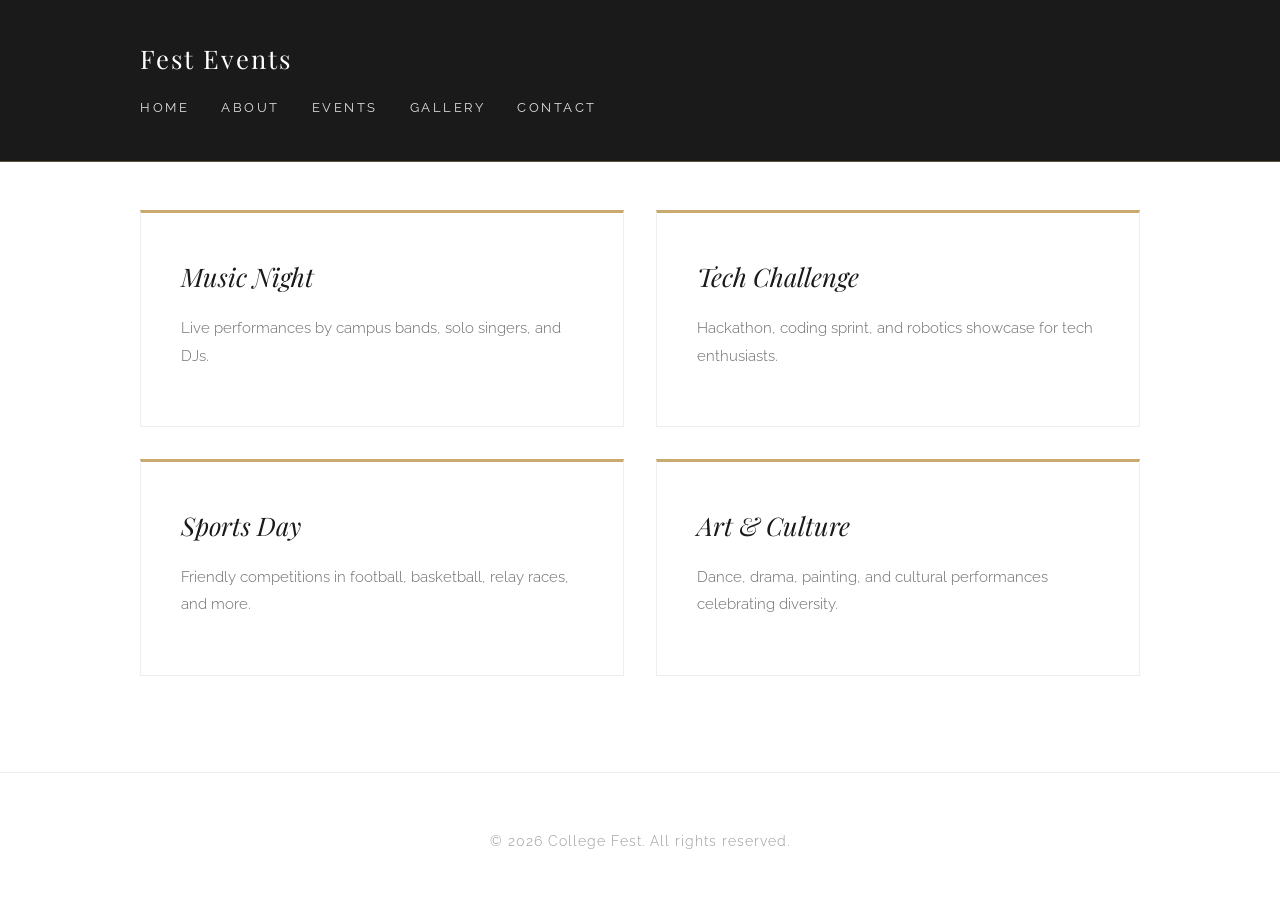
==== events.html @ 192e4f3f "cuf" ====
<!DOCTYPE html>
<html lang="en">
<head>
  <meta charset="UTF-8" />
  <meta name="viewport" content="width=device-width, initial-scale=1.0" />
  <title>Events - College Fest 2026</title>
  <link rel="stylesheet" href="styles.css" />
</head>
<body>
  <header class="site-header">
    <div class="container">
      <h1>Fest Events</h1>
      <nav>
        <a href="index.html">Home</a>
        <a href="about.html">About</a>
        <a href="events.html">Events</a>
        <a href="gallery.html">Gallery</a>
        <a href="contact.html">Contact</a>
      </nav>
    </div>
  </header>

  <main class="container">
    <section class="event-list">
      <article>
        <h2>Music Night</h2>
        <p>Live performances by campus bands, solo singers, and DJs.</p>
      </article>
      <article>
        <h2>Tech Challenge</h2>
        <p>Hackathon, coding sprint, and robotics showcase for tech enthusiasts.</p>
      </article>
      <article>
        <h2>Sports Day</h2>
        <p>Friendly competitions in football, basketball, relay races, and more.</p>
      </article>
      <article>
        <h2>Art & Culture</h2>
        <p>Dance, drama, painting, and cultural performances celebrating diversity.</p>
      </article>
    </section>
  </main>

  <footer>
    <div class="container">
      <p>&copy; 2026 College Fest. All rights reserved.</p>
    </div>
  </footer>
</body>
</html>
---- styles.css ----
@import url('https://fonts.googleapis.com/css2?family=Playfair+Display:ital,wght@0,400;0,700;1,400;1,700&family=Raleway:wght@300;400;500;600&display=swap');

* {
  box-sizing: border-box;
  margin: 0;
  padding: 0;
}

body {
  font-family: 'Raleway', sans-serif;
  font-weight: 300;
  line-height: 1.8;
  background-color: #fff;
  color: #4a4a4a;
}

.container {
  width: min(1000px, 90%);
  margin: 0 auto;
  padding: 1rem 0;
}

/* ── Header ── */

.site-header {
  background-color: #1a1a1a;
  color: #fff;
  padding: 1.2rem 0;
  border-bottom: 1px solid rgba(201, 169, 110, 0.4);
}

.site-header h1 {
  font-family: 'Playfair Display', serif;
  font-weight: 400;
  font-size: 1.6rem;
  letter-spacing: 2px;
  margin-bottom: 0.5rem;
}

.site-header nav {
  display: flex;
  gap: 2rem;
  flex-wrap: wrap;
  align-items: center;
}

.site-header a {
  font-family: 'Raleway', sans-serif;
  color: rgba(255, 255, 255, 0.85);
  text-decoration: none;
  font-weight: 400;
  font-size: 0.8rem;
  text-transform: uppercase;
  letter-spacing: 2.5px;
  padding: 0.4rem 0;
  border-bottom: 1px solid transparent;
  transition: all 0.3s ease;
}

.site-header a:hover {
  color: #c9a96e;
  border-bottom: 1px solid #c9a96e;
}

/* ── Homepage transparent header ── */

.home-page .site-header {
  position: absolute;
  top: 0;
  left: 0;
  width: 100%;
  background: transparent;
  border-bottom: none;
  z-index: 10;
}

/* ── Page sections (About, Contact, etc.) ── */

main>section {
  background-color: #fff;
  padding: 3rem 0;
  margin: 2rem 0;
}

main>section.info-cards,
main>section.event-list,
main>section.image-grid {
  background-color: transparent;
  padding: 0;
}

main>section h2 {
  font-family: 'Playfair Display', serif;
  font-style: italic;
  font-weight: 400;
  color: #1a1a1a;
  margin-bottom: 1.5rem;
  font-size: 2.2rem;
}

main>section p {
  color: #5a5a5a;
  margin-bottom: 1rem;
  font-size: 1rem;
  line-height: 1.9;
}

main>section ul {
  padding-left: 1.5rem;
  color: #5a5a5a;
  list-style: none;
}

main>section ul li {
  margin-bottom: 0.75rem;
  padding-left: 1rem;
  border-left: 2px solid #c9a96e;
}

/* ── Hero (Homepage video section) ── */

.hero {
  position: relative;
  background-color: #1a1a1a;
  padding: 8rem 2rem 4rem;
  text-align: center;
  overflow: hidden;
  min-height: 100vh;
  display: flex;
  flex-direction: column;
  align-items: center;
  justify-content: center;
}

.hero-bg-video {
  position: absolute;
  top: 0;
  left: 0;
  width: 100%;
  height: 100%;
  object-fit: cover;
  z-index: 0;
  opacity: 0.5;
}

.hero-content {
  position: relative;
  z-index: 1;
}

.hero h2 {
  font-family: 'Playfair Display', serif;
  font-style: italic;
  font-size: 3.8rem;
  color: #fff;
  margin-bottom: 1.2rem;
  font-weight: 400;
  line-height: 1.2;
}

.hero p {
  font-family: 'Raleway', sans-serif;
  font-size: 1.1rem;
  font-weight: 300;
  color: rgba(255, 255, 255, 0.8);
  margin-bottom: 2.5rem;
  max-width: 600px;
  margin-left: auto;
  margin-right: auto;
  letter-spacing: 0.5px;
}

/* ── Button ── */

.button {
  display: inline-block;
  padding: 0.85rem 2.5rem;
  background-color: transparent;
  color: #fff;
  font-family: 'Raleway', sans-serif;
  font-weight: 400;
  font-size: 0.85rem;
  text-transform: uppercase;
  letter-spacing: 2.5px;
  text-decoration: none;
  border: 1px solid rgba(255, 255, 255, 0.6);
  transition: all 0.3s ease;
}

.button:hover {
  background-color: #fff;
  color: #1a1a1a;
  border-color: #fff;
}

/* ── Cards grid (Info cards & Event list) ── */

.info-cards,
.event-list,
.image-grid {
  display: grid;
  gap: 2rem;
  margin: 2rem 0;
}

.info-cards {
  grid-template-columns: repeat(auto-fit, minmax(280px, 1fr));
}

.event-list {
  grid-template-columns: repeat(auto-fit, minmax(350px, 1fr));
}

.info-cards article,
.event-list article {
  background-color: #fff;
  padding: 2.5rem;
  border: 1px solid #eee;
  transition: transform 0.3s ease, box-shadow 0.3s ease;
}

.info-cards article:hover,
.event-list article:hover {
  transform: translateY(-4px);
  box-shadow: 0 10px 30px rgba(0, 0, 0, 0.06);
}

.card-image {
  width: 100%;
  height: 200px;
  object-fit: cover;
  border-radius: 4px;
  margin-bottom: 1.5rem;
}

.info-cards h3 {
  font-family: 'Playfair Display', serif;
  font-style: italic;
  font-weight: 400;
  color: #1a1a1a;
  margin-bottom: 1rem;
  font-size: 1.5rem;
}

.info-cards article p,
.event-list article p {
  color: #6a6a6a;
  font-size: 0.95rem;
  line-height: 1.8;
}

.event-list h2 {
  font-family: 'Playfair Display', serif;
  font-style: italic;
  font-weight: 400;
  color: #1a1a1a;
  margin-bottom: 1rem;
  font-size: 1.6rem;
}

/* ── Gold accent line (used as decorative separator) ── */

.info-cards article,
.event-list article {
  border-top: 3px solid #c9a96e;
}

/* ── Gallery ── */

.image-grid {
  grid-template-columns: repeat(auto-fit, minmax(220px, 1fr));
}

.image-card {
  display: block;
  aspect-ratio: 1 / 1;
  overflow: hidden;
  transition: transform 0.3s ease, box-shadow 0.3s ease;
  background-color: #f5f5f0;
}

.image-card img {
  width: 100%;
  height: 100%;
  object-fit: cover;
  display: block;
  transition: transform 0.4s ease;
}

.image-card:hover {
  transform: translateY(-4px);
  box-shadow: 0 10px 30px rgba(0, 0, 0, 0.08);
}

.image-card:hover img {
  transform: scale(1.05);
}

/* ── Contact ── */

.contact-info {
  list-style: none;
  margin-top: 1.5rem;
  padding-left: 0;
}

.contact-info li {
  margin: 1.2rem 0;
  font-size: 1rem;
  color: #5a5a5a;
  padding-left: 1rem;
  border-left: 2px solid #c9a96e;
}

.contact-info strong {
  color: #1a1a1a;
  font-weight: 500;
}

/* ── Footer ── */

footer {
  text-align: center;
  padding: 2.5rem 0;
  margin-top: 3rem;
  color: #999;
  border-top: 1px solid #eee;
  background-color: #fff;
  font-size: 0.85rem;
  letter-spacing: 1px;
}

/* ── Caption ── */

.caption {
  text-align: center;
  margin-top: 1.5rem;
  color: #999;
  font-size: 0.9rem;
  font-style: italic;
  font-family: 'Playfair Display', serif;
}

/* ── Responsive ── */

@media (max-width: 600px) {
  .site-header nav {
    flex-direction: column;
    gap: 0.5rem;
  }

  .hero {
    padding: 6rem 1.5rem 3rem;
  }

  .hero h2 {
    font-size: 2.2rem;
  }

  .site-header h1 {
    font-size: 1.3rem;
  }
}
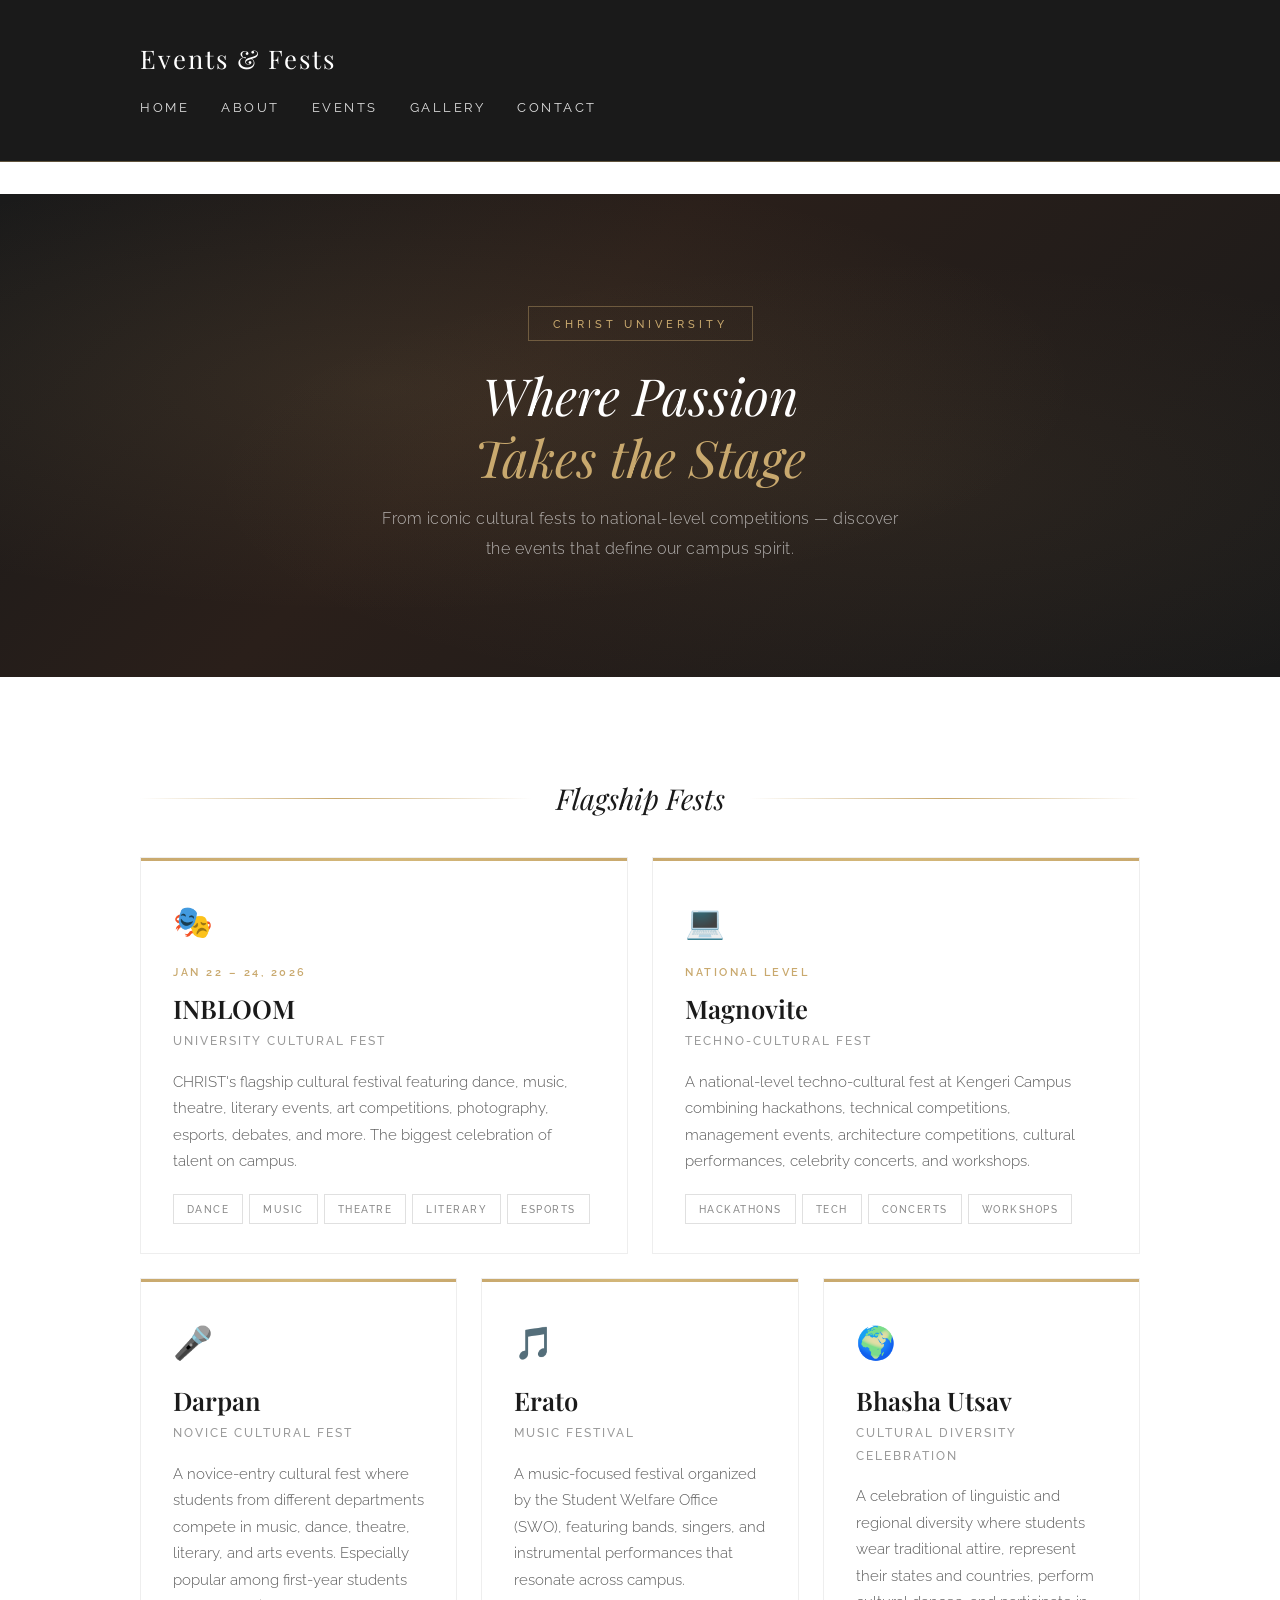
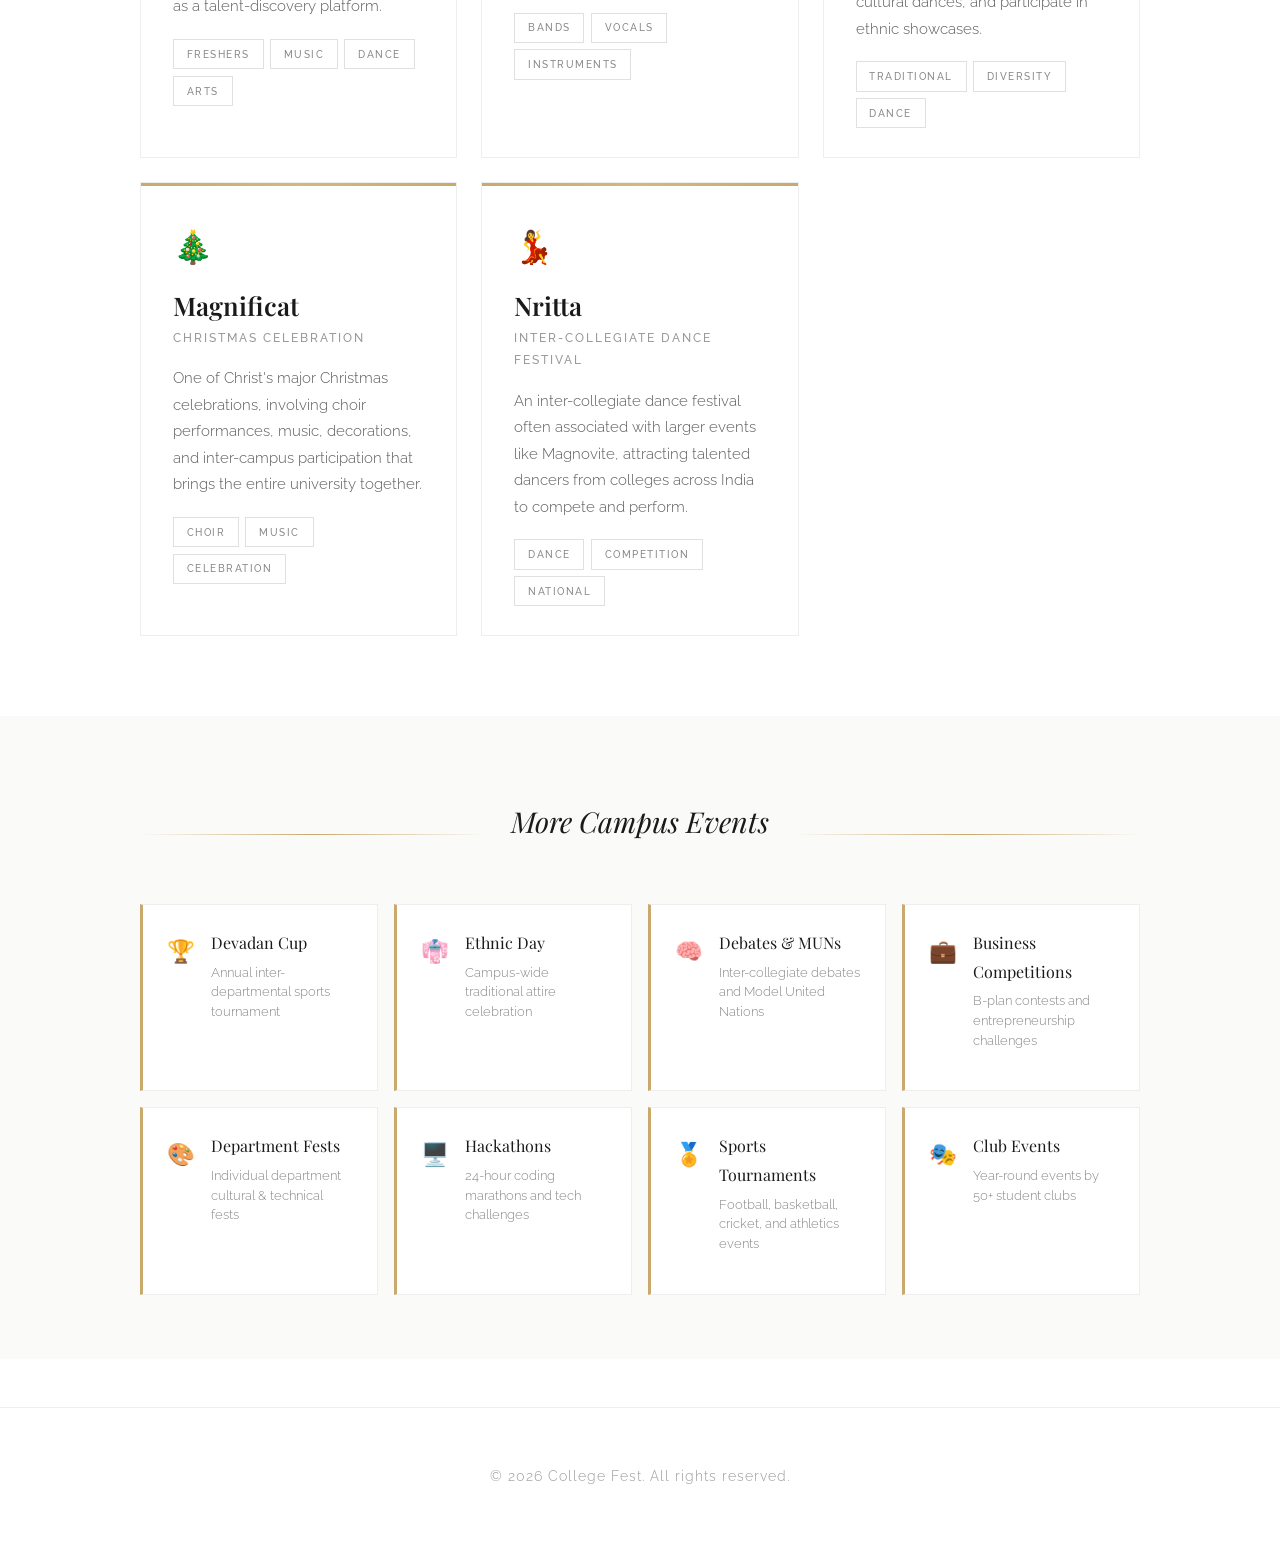
==== commit 7903897d: "cgs" ====
--- a/events.html
+++ b/events.html
@@ -3,13 +3,15 @@
 <head>
   <meta charset="UTF-8" />
   <meta name="viewport" content="width=device-width, initial-scale=1.0" />
-  <title>Events - College Fest 2026</title>
+  <title>Events &amp; Fests - CHRIST University</title>
+  <meta name="description" content="Explore the iconic fests and cultural events at CHRIST (Deemed to be University) — INBLOOM, Darpan, Erato, Magnovite, and more." />
   <link rel="stylesheet" href="styles.css" />
+  <link href="https://fonts.googleapis.com/css2?family=Playfair+Display:ital,wght@0,400;0,600;1,400&family=Raleway:wght@300;400;500;600&display=swap" rel="stylesheet" />
 </head>
 <body>
   <header class="site-header">
     <div class="container">
-      <h1>Fest Events</h1>
+      <h1>Events &amp; Fests</h1>
       <nav>
         <a href="index.html">Home</a>
         <a href="about.html">About</a>
@@ -20,24 +22,225 @@
     </div>
   </header>
 
-  <main class="container">
-    <section class="event-list">
-      <article>
-        <h2>Music Night</h2>
-        <p>Live performances by campus bands, solo singers, and DJs.</p>
-      </article>
-      <article>
-        <h2>Tech Challenge</h2>
-        <p>Hackathon, coding sprint, and robotics showcase for tech enthusiasts.</p>
-      </article>
-      <article>
-        <h2>Sports Day</h2>
-        <p>Friendly competitions in football, basketball, relay races, and more.</p>
-      </article>
-      <article>
-        <h2>Art & Culture</h2>
-        <p>Dance, drama, painting, and cultural performances celebrating diversity.</p>
-      </article>
+  <main>
+    <!-- Events Hero -->
+    <section class="events-hero">
+      <div class="events-hero-overlay"></div>
+      <div class="events-hero-content">
+        <span class="events-hero-tag">CHRIST University</span>
+        <h2>Where Passion<br><em>Takes the Stage</em></h2>
+        <p>From iconic cultural fests to national-level competitions — discover the events that define our campus spirit.</p>
+      </div>
+    </section>
+
+    <!-- Featured Fests -->
+    <div class="container">
+      <div class="events-section-header">
+        <span class="section-line"></span>
+        <h2>Flagship Fests</h2>
+        <span class="section-line"></span>
+      </div>
+
+      <div class="events-flex" id="eventsGrid">
+
+        <!-- INBLOOM -->
+        <article class="event-card event-card--featured" id="event-inbloom">
+          <div class="event-card-accent"></div>
+          <div class="event-card-body">
+            <span class="event-icon">🎭</span>
+            <div class="event-card-date">Jan 22 – 24, 2026</div>
+            <h3>INBLOOM</h3>
+            <p class="event-subtitle">University Cultural Fest</p>
+            <p>CHRIST's flagship cultural festival featuring dance, music, theatre, literary events, art competitions, photography, esports, debates, and more. The biggest celebration of talent on campus.</p>
+            <div class="event-tags">
+              <span class="event-tag">Dance</span>
+              <span class="event-tag">Music</span>
+              <span class="event-tag">Theatre</span>
+              <span class="event-tag">Literary</span>
+              <span class="event-tag">Esports</span>
+            </div>
+          </div>
+        </article>
+
+        <!-- Magnovite -->
+        <article class="event-card event-card--featured" id="event-magnovite">
+          <div class="event-card-accent"></div>
+          <div class="event-card-body">
+            <span class="event-icon">💻</span>
+            <div class="event-card-date">National Level</div>
+            <h3>Magnovite</h3>
+            <p class="event-subtitle">Techno-Cultural Fest</p>
+            <p>A national-level techno-cultural fest at Kengeri Campus combining hackathons, technical competitions, management events, architecture competitions, cultural performances, celebrity concerts, and workshops.</p>
+            <div class="event-tags">
+              <span class="event-tag">Hackathons</span>
+              <span class="event-tag">Tech</span>
+              <span class="event-tag">Concerts</span>
+              <span class="event-tag">Workshops</span>
+            </div>
+          </div>
+        </article>
+
+        <!-- Darpan -->
+        <article class="event-card" id="event-darpan">
+          <div class="event-card-accent"></div>
+          <div class="event-card-body">
+            <span class="event-icon">🎤</span>
+            <h3>Darpan</h3>
+            <p class="event-subtitle">Novice Cultural Fest</p>
+            <p>A novice-entry cultural fest where students from different departments compete in music, dance, theatre, literary, and arts events. Especially popular among first-year students as a talent-discovery platform.</p>
+            <div class="event-tags">
+              <span class="event-tag">Freshers</span>
+              <span class="event-tag">Music</span>
+              <span class="event-tag">Dance</span>
+              <span class="event-tag">Arts</span>
+            </div>
+          </div>
+        </article>
+
+        <!-- Erato -->
+        <article class="event-card" id="event-erato">
+          <div class="event-card-accent"></div>
+          <div class="event-card-body">
+            <span class="event-icon">🎵</span>
+            <h3>Erato</h3>
+            <p class="event-subtitle">Music Festival</p>
+            <p>A music-focused festival organized by the Student Welfare Office (SWO), featuring bands, singers, and instrumental performances that resonate across campus.</p>
+            <div class="event-tags">
+              <span class="event-tag">Bands</span>
+              <span class="event-tag">Vocals</span>
+              <span class="event-tag">Instruments</span>
+            </div>
+          </div>
+        </article>
+
+        <!-- Bhasha Utsav -->
+        <article class="event-card" id="event-bhasha">
+          <div class="event-card-accent"></div>
+          <div class="event-card-body">
+            <span class="event-icon">🌍</span>
+            <h3>Bhasha Utsav</h3>
+            <p class="event-subtitle">Cultural Diversity Celebration</p>
+            <p>A celebration of linguistic and regional diversity where students wear traditional attire, represent their states and countries, perform cultural dances, and participate in ethnic showcases.</p>
+            <div class="event-tags">
+              <span class="event-tag">Traditional</span>
+              <span class="event-tag">Diversity</span>
+              <span class="event-tag">Dance</span>
+            </div>
+          </div>
+        </article>
+
+        <!-- Magnificat -->
+        <article class="event-card" id="event-magnificat">
+          <div class="event-card-accent"></div>
+          <div class="event-card-body">
+            <span class="event-icon">🎄</span>
+            <h3>Magnificat</h3>
+            <p class="event-subtitle">Christmas Celebration</p>
+            <p>One of Christ's major Christmas celebrations, involving choir performances, music, decorations, and inter-campus participation that brings the entire university together.</p>
+            <div class="event-tags">
+              <span class="event-tag">Choir</span>
+              <span class="event-tag">Music</span>
+              <span class="event-tag">Celebration</span>
+            </div>
+          </div>
+        </article>
+
+        <!-- Nritta -->
+        <article class="event-card" id="event-nritta">
+          <div class="event-card-accent"></div>
+          <div class="event-card-body">
+            <span class="event-icon">💃</span>
+            <h3>Nritta</h3>
+            <p class="event-subtitle">Inter-Collegiate Dance Festival</p>
+            <p>An inter-collegiate dance festival often associated with larger events like Magnovite, attracting talented dancers from colleges across India to compete and perform.</p>
+            <div class="event-tags">
+              <span class="event-tag">Dance</span>
+              <span class="event-tag">Competition</span>
+              <span class="event-tag">National</span>
+            </div>
+          </div>
+        </article>
+
+      </div>
+    </div>
+
+    <!-- Other Popular Events -->
+    <section class="events-other-section">
+      <div class="container">
+        <div class="events-section-header">
+          <span class="section-line"></span>
+          <h2>More Campus Events</h2>
+          <span class="section-line"></span>
+        </div>
+
+        <div class="events-ticker">
+
+          <div class="ticker-item">
+            <span class="ticker-icon">🏆</span>
+            <div>
+              <h4>Devadan Cup</h4>
+              <p>Annual inter-departmental sports tournament</p>
+            </div>
+          </div>
+
+          <div class="ticker-item">
+            <span class="ticker-icon">👘</span>
+            <div>
+              <h4>Ethnic Day</h4>
+              <p>Campus-wide traditional attire celebration</p>
+            </div>
+          </div>
+
+          <div class="ticker-item">
+            <span class="ticker-icon">🧠</span>
+            <div>
+              <h4>Debates &amp; MUNs</h4>
+              <p>Inter-collegiate debates and Model United Nations</p>
+            </div>
+          </div>
+
+          <div class="ticker-item">
+            <span class="ticker-icon">💼</span>
+            <div>
+              <h4>Business Competitions</h4>
+              <p>B-plan contests and entrepreneurship challenges</p>
+            </div>
+          </div>
+
+          <div class="ticker-item">
+            <span class="ticker-icon">🎨</span>
+            <div>
+              <h4>Department Fests</h4>
+              <p>Individual department cultural &amp; technical fests</p>
+            </div>
+          </div>
+
+          <div class="ticker-item">
+            <span class="ticker-icon">🖥️</span>
+            <div>
+              <h4>Hackathons</h4>
+              <p>24-hour coding marathons and tech challenges</p>
+            </div>
+          </div>
+
+          <div class="ticker-item">
+            <span class="ticker-icon">🏅</span>
+            <div>
+              <h4>Sports Tournaments</h4>
+              <p>Football, basketball, cricket, and athletics events</p>
+            </div>
+          </div>
+
+          <div class="ticker-item">
+            <span class="ticker-icon">🎭</span>
+            <div>
+              <h4>Club Events</h4>
+              <p>Year-round events by 50+ student clubs</p>
+            </div>
+          </div>
+
+        </div>
+      </div>
     </section>
   </main>
 
@@ -46,5 +249,22 @@
       <p>&copy; 2026 College Fest. All rights reserved.</p>
     </div>
   </footer>
+
+  <script>
+    // Staggered entrance animation
+    const observer = new IntersectionObserver((entries) => {
+      entries.forEach((entry) => {
+        if (entry.isIntersecting) {
+          entry.target.classList.add('event-visible');
+          observer.unobserve(entry.target);
+        }
+      });
+    }, { threshold: 0.1 });
+
+    document.querySelectorAll('.event-card, .ticker-item').forEach((el, i) => {
+      el.style.transitionDelay = `${i * 0.08}s`;
+      observer.observe(el);
+    });
+  </script>
 </body>
 </html>
--- a/styles.css
+++ b/styles.css
@@ -1,4 +1,3 @@
-@import url('https://fonts.googleapis.com/css2?family=Playfair+Display:ital,wght@0,400;0,700;1,400;1,700&family=Raleway:wght@300;400;500;600&display=swap');
 
 * {
   box-sizing: border-box;
@@ -265,35 +264,631 @@
   border-top: 3px solid #c9a96e;
 }
 
-/* ── Gallery ── */
-
-.image-grid {
-  grid-template-columns: repeat(auto-fit, minmax(220px, 1fr));
-}
-
-.image-card {
+/* ── Events Hero ── */
+
+.events-hero {
+  position: relative;
+  background: linear-gradient(135deg, #1a1a1a 0%, #2a1f1a 40%, #1a1a1a 100%);
+  min-height: 50vh;
+  display: flex;
+  align-items: center;
+  justify-content: center;
+  text-align: center;
+  overflow: hidden;
+}
+
+.events-hero-overlay {
+  position: absolute;
+  inset: 0;
+  background:
+    radial-gradient(ellipse at 30% 40%, rgba(201, 169, 110, 0.1) 0%, transparent 55%),
+    radial-gradient(ellipse at 70% 60%, rgba(201, 169, 110, 0.06) 0%, transparent 55%);
+  pointer-events: none;
+}
+
+.events-hero-content {
+  position: relative;
+  z-index: 1;
+  padding: 4rem 2rem;
+}
+
+.events-hero-tag {
+  display: inline-block;
+  font-family: 'Raleway', sans-serif;
+  font-size: 0.7rem;
+  font-weight: 500;
+  text-transform: uppercase;
+  letter-spacing: 4px;
+  color: #c9a96e;
+  border: 1px solid rgba(201, 169, 110, 0.4);
+  padding: 0.4rem 1.5rem;
+  margin-bottom: 1.5rem;
+}
+
+.events-hero-content h2 {
+  font-family: 'Playfair Display', serif;
+  font-weight: 400;
+  font-size: 3.2rem;
+  color: #fff;
+  line-height: 1.2;
+  margin-bottom: 1rem;
+}
+
+.events-hero-content h2 em {
+  color: #c9a96e;
+}
+
+.events-hero-content p {
+  font-family: 'Raleway', sans-serif;
+  font-weight: 300;
+  font-size: 1rem;
+  color: rgba(255, 255, 255, 0.65);
+  max-width: 520px;
+  margin: 0 auto;
+  letter-spacing: 0.5px;
+}
+
+/* ── Events Section Header ── */
+
+.events-section-header {
+  display: flex;
+  align-items: center;
+  gap: 1.5rem;
+  padding: 3rem 0 2rem;
+}
+
+.events-section-header h2 {
+  font-family: 'Playfair Display', serif;
+  font-style: italic;
+  font-weight: 400;
+  font-size: 1.8rem;
+  color: #1a1a1a;
+  white-space: nowrap;
+}
+
+.section-line {
+  flex: 1;
+  height: 1px;
+  background: linear-gradient(to right, transparent, #c9a96e, transparent);
+}
+
+/* ── Events Flexbox Grid ── */
+
+.events-flex {
+  display: flex;
+  flex-wrap: wrap;
+  gap: 1.5rem;
+  padding-bottom: 2rem;
+}
+
+.event-card {
+  position: relative;
+  flex: 0 0 calc(33.333% - 1rem);
+  background: #fff;
+  border: 1px solid #eee;
+  overflow: hidden;
+  opacity: 0;
+  transform: translateY(25px);
+  transition: opacity 0.6s ease, transform 0.6s ease, box-shadow 0.3s ease;
+}
+
+.event-card.event-visible {
+  opacity: 1;
+  transform: translateY(0);
+}
+
+.event-card:hover {
+  box-shadow: 0 12px 40px rgba(0, 0, 0, 0.08);
+  transform: translateY(-4px);
+}
+
+.event-card.event-visible:hover {
+  transform: translateY(-4px);
+}
+
+/* Featured cards take half width */
+.event-card--featured {
+  flex: 0 0 calc(50% - 0.75rem);
+}
+
+/* Gold accent bar on top */
+.event-card-accent {
+  height: 3px;
+  background: linear-gradient(to right, #c9a96e, #d4b87a, #c9a96e);
+}
+
+.event-card-body {
+  padding: 2rem 2rem 1.8rem;
+}
+
+.event-icon {
+  font-size: 2rem;
   display: block;
-  aspect-ratio: 1 / 1;
+  margin-bottom: 0.8rem;
+}
+
+.event-card-date {
+  font-family: 'Raleway', sans-serif;
+  font-size: 0.68rem;
+  font-weight: 600;
+  text-transform: uppercase;
+  letter-spacing: 2.5px;
+  color: #c9a96e;
+  margin-bottom: 0.6rem;
+}
+
+.event-card h3 {
+  font-family: 'Playfair Display', serif;
+  font-weight: 600;
+  font-size: 1.6rem;
+  color: #1a1a1a;
+  margin-bottom: 0.3rem;
+  line-height: 1.3;
+}
+
+.event-subtitle {
+  font-family: 'Raleway', sans-serif;
+  font-size: 0.78rem;
+  font-weight: 500;
+  text-transform: uppercase;
+  letter-spacing: 2px;
+  color: #999;
+  margin-bottom: 1rem;
+}
+
+.event-card-body > p:last-of-type {
+  color: #5a5a5a;
+  font-size: 0.92rem;
+  line-height: 1.8;
+}
+
+/* Event Tags */
+.event-tags {
+  display: flex;
+  flex-wrap: wrap;
+  gap: 0.4rem;
+  margin-top: 1.2rem;
+}
+
+.event-tag {
+  font-family: 'Raleway', sans-serif;
+  font-size: 0.65rem;
+  font-weight: 500;
+  text-transform: uppercase;
+  letter-spacing: 1.5px;
+  padding: 0.3rem 0.8rem;
+  border: 1px solid #e0e0e0;
+  color: #888;
+  transition: all 0.3s ease;
+}
+
+.event-card:hover .event-tag {
+  border-color: #c9a96e;
+  color: #c9a96e;
+}
+
+/* ── Other Events Section ── */
+
+.events-other-section {
+  background-color: #fafaf8;
+  padding: 1rem 0 3rem;
+  margin-top: 2rem;
+}
+
+.events-ticker {
+  display: flex;
+  flex-wrap: wrap;
+  gap: 1rem;
+}
+
+.ticker-item {
+  flex: 0 0 calc(25% - 0.75rem);
+  display: flex;
+  align-items: flex-start;
+  gap: 1rem;
+  padding: 1.5rem;
+  background: #fff;
+  border: 1px solid #eee;
+  border-left: 3px solid #c9a96e;
+  opacity: 0;
+  transform: translateY(20px);
+  transition: opacity 0.5s ease, transform 0.5s ease, box-shadow 0.3s ease;
+}
+
+.ticker-item.event-visible {
+  opacity: 1;
+  transform: translateY(0);
+}
+
+.ticker-item:hover {
+  box-shadow: 0 6px 20px rgba(0, 0, 0, 0.05);
+}
+
+.ticker-icon {
+  font-size: 1.4rem;
+  flex-shrink: 0;
+  margin-top: 0.1rem;
+}
+
+.ticker-item h4 {
+  font-family: 'Playfair Display', serif;
+  font-weight: 400;
+  font-size: 1rem;
+  color: #1a1a1a;
+  margin-bottom: 0.3rem;
+}
+
+.ticker-item p {
+  font-family: 'Raleway', sans-serif;
+  font-size: 0.82rem;
+  color: #888;
+  line-height: 1.5;
+}
+
+/* ── Events Responsive ── */
+
+@media (max-width: 900px) {
+  .event-card,
+  .event-card--featured {
+    flex: 0 0 calc(50% - 0.75rem);
+  }
+
+  .ticker-item {
+    flex: 0 0 calc(50% - 0.5rem);
+  }
+
+  .events-hero-content h2 {
+    font-size: 2.4rem;
+  }
+}
+
+@media (max-width: 600px) {
+  .event-card,
+  .event-card--featured {
+    flex: 0 0 100%;
+  }
+
+  .ticker-item {
+    flex: 0 0 100%;
+  }
+
+  .events-hero-content h2 {
+    font-size: 1.8rem;
+  }
+
+  .events-section-header {
+    padding: 2rem 0 1.5rem;
+  }
+
+  .events-section-header h2 {
+    font-size: 1.4rem;
+  }
+}
+
+/* ── Gallery Hero ── */
+
+.gallery-hero {
+  position: relative;
+  background: linear-gradient(135deg, #1a1a1a 0%, #2c2420 50%, #1a1a1a 100%);
+  min-height: 50vh;
+  display: flex;
+  align-items: center;
+  justify-content: center;
+  text-align: center;
   overflow: hidden;
-  transition: transform 0.3s ease, box-shadow 0.3s ease;
+}
+
+.gallery-hero-overlay {
+  position: absolute;
+  inset: 0;
+  background:
+    radial-gradient(ellipse at 20% 50%, rgba(201, 169, 110, 0.08) 0%, transparent 60%),
+    radial-gradient(ellipse at 80% 50%, rgba(201, 169, 110, 0.05) 0%, transparent 60%);
+  pointer-events: none;
+}
+
+.gallery-hero-content {
+  position: relative;
+  z-index: 1;
+  padding: 4rem 2rem;
+}
+
+.gallery-hero-tag {
+  display: inline-block;
+  font-family: 'Raleway', sans-serif;
+  font-size: 0.7rem;
+  font-weight: 500;
+  text-transform: uppercase;
+  letter-spacing: 4px;
+  color: #c9a96e;
+  border: 1px solid rgba(201, 169, 110, 0.4);
+  padding: 0.4rem 1.5rem;
+  margin-bottom: 1.5rem;
+}
+
+.gallery-hero-content h2 {
+  font-family: 'Playfair Display', serif;
+  font-weight: 400;
+  font-size: 3.2rem;
+  color: #fff;
+  line-height: 1.2;
+  margin-bottom: 1rem;
+}
+
+.gallery-hero-content h2 em {
+  color: #c9a96e;
+}
+
+.gallery-hero-content p {
+  font-family: 'Raleway', sans-serif;
+  font-weight: 300;
+  font-size: 1rem;
+  color: rgba(255, 255, 255, 0.65);
+  max-width: 480px;
+  margin: 0 auto;
+  letter-spacing: 0.5px;
+}
+
+/* ── Gallery Filters ── */
+
+.gallery-filters {
+  display: flex;
+  justify-content: center;
+  gap: 0.5rem;
+  flex-wrap: wrap;
+  padding: 3rem 0 2rem;
+}
+
+.filter-btn {
+  font-family: 'Raleway', sans-serif;
+  font-size: 0.75rem;
+  font-weight: 500;
+  text-transform: uppercase;
+  letter-spacing: 2px;
+  padding: 0.6rem 1.6rem;
+  border: 1px solid #ddd;
+  background: transparent;
+  color: #888;
+  cursor: pointer;
+  transition: all 0.3s ease;
+}
+
+.filter-btn:hover {
+  color: #1a1a1a;
+  border-color: #1a1a1a;
+}
+
+.filter-btn.active {
+  background-color: #1a1a1a;
+  color: #c9a96e;
+  border-color: #1a1a1a;
+}
+
+/* ── Gallery Flexbox Layout ── */
+
+.gallery-flex {
+  display: flex;
+  flex-wrap: wrap;
+  gap: 12px;
+  padding-bottom: 3rem;
+}
+
+.gallery-item {
+  position: relative;
+  overflow: hidden;
+  cursor: pointer;
+  opacity: 0;
+  transform: translateY(30px);
+  transition: opacity 0.6s ease, transform 0.6s ease;
   background-color: #f5f5f0;
-}
-
-.image-card img {
+  flex: 0 0 calc(33.333% - 8px);
+  height: 280px;
+}
+
+.gallery-item--visible {
+  opacity: 1;
+  transform: translateY(0);
+}
+
+.gallery-item--hidden {
+  opacity: 0;
+  transform: scale(0.92);
+  pointer-events: none;
+  position: absolute;
+  visibility: hidden;
+}
+
+.gallery-item img {
   width: 100%;
   height: 100%;
   object-fit: cover;
   display: block;
+  transition: transform 0.5s ease, filter 0.5s ease;
+}
+
+.gallery-item:hover img {
+  transform: scale(1.08);
+  filter: brightness(0.7);
+}
+
+/* ── Gallery Overlay ── */
+
+.gallery-overlay {
+  position: absolute;
+  inset: 0;
+  display: flex;
+  flex-direction: column;
+  align-items: center;
+  justify-content: center;
+  opacity: 0;
+  transition: opacity 0.4s ease;
+  pointer-events: none;
+}
+
+.gallery-item:hover .gallery-overlay {
+  opacity: 1;
+}
+
+.gallery-overlay-icon {
+  font-size: 1.8rem;
+  color: #c9a96e;
+  margin-bottom: 0.6rem;
+  transform: translateY(10px);
   transition: transform 0.4s ease;
 }
 
-.image-card:hover {
-  transform: translateY(-4px);
-  box-shadow: 0 10px 30px rgba(0, 0, 0, 0.08);
-}
-
-.image-card:hover img {
-  transform: scale(1.05);
+.gallery-item:hover .gallery-overlay-icon {
+  transform: translateY(0);
+}
+
+.gallery-overlay-label {
+  font-family: 'Raleway', sans-serif;
+  font-size: 0.72rem;
+  font-weight: 500;
+  text-transform: uppercase;
+  letter-spacing: 3px;
+  color: #fff;
+  transform: translateY(10px);
+  transition: transform 0.4s ease 0.05s;
+}
+
+.gallery-item:hover .gallery-overlay-label {
+  transform: translateY(0);
+}
+
+/* ── Lightbox ── */
+
+.lightbox {
+  position: fixed;
+  inset: 0;
+  z-index: 9999;
+  background: rgba(10, 10, 10, 0.95);
+  display: flex;
+  align-items: center;
+  justify-content: center;
+  opacity: 0;
+  visibility: hidden;
+  transition: opacity 0.4s ease, visibility 0.4s ease;
+  backdrop-filter: blur(8px);
+}
+
+.lightbox--open {
+  opacity: 1;
+  visibility: visible;
+}
+
+.lightbox-content {
+  max-width: 85vw;
+  max-height: 85vh;
+  display: flex;
+  flex-direction: column;
+  align-items: center;
+}
+
+.lightbox-content img {
+  max-width: 100%;
+  max-height: 78vh;
+  object-fit: contain;
+  border: 1px solid rgba(201, 169, 110, 0.2);
+  box-shadow: 0 20px 60px rgba(0, 0, 0, 0.5);
+}
+
+.lightbox-caption {
+  font-family: 'Playfair Display', serif;
+  font-style: italic;
+  font-size: 1rem;
+  color: rgba(255, 255, 255, 0.7);
+  margin-top: 1.2rem;
+  letter-spacing: 1px;
+}
+
+.lightbox-close {
+  position: absolute;
+  top: 1.5rem;
+  right: 2rem;
+  font-size: 2.2rem;
+  color: rgba(255, 255, 255, 0.6);
+  background: none;
+  border: none;
+  cursor: pointer;
+  transition: color 0.3s ease;
+  z-index: 10;
+  line-height: 1;
+}
+
+.lightbox-close:hover {
+  color: #c9a96e;
+}
+
+.lightbox-nav {
+  position: absolute;
+  top: 50%;
+  transform: translateY(-50%);
+  font-size: 3rem;
+  color: rgba(255, 255, 255, 0.5);
+  background: none;
+  border: none;
+  cursor: pointer;
+  transition: color 0.3s ease;
+  padding: 1rem;
+  z-index: 10;
+  line-height: 1;
+}
+
+.lightbox-nav:hover {
+  color: #c9a96e;
+}
+
+.lightbox-prev {
+  left: 1.5rem;
+}
+
+.lightbox-next {
+  right: 1.5rem;
+}
+
+.lightbox-counter {
+  position: absolute;
+  bottom: 1.5rem;
+  left: 50%;
+  transform: translateX(-50%);
+  font-family: 'Raleway', sans-serif;
+  font-size: 0.75rem;
+  font-weight: 400;
+  letter-spacing: 3px;
+  color: rgba(255, 255, 255, 0.4);
+}
+
+/* ── Gallery Responsive ── */
+
+@media (max-width: 900px) {
+  .gallery-item {
+    flex: 0 0 calc(50% - 6px);
+    height: 240px;
+  }
+
+  .gallery-hero-content h2 {
+    font-size: 2.4rem;
+  }
+}
+
+@media (max-width: 600px) {
+  .gallery-item {
+    flex: 0 0 100%;
+    height: 260px;
+  }
+
+  .gallery-hero-content h2 {
+    font-size: 1.8rem;
+  }
+
+  .gallery-filters {
+    padding: 2rem 0 1.5rem;
+  }
+
+  .lightbox-nav {
+    font-size: 2rem;
+  }
 }
 
 /* ── Contact ── */
